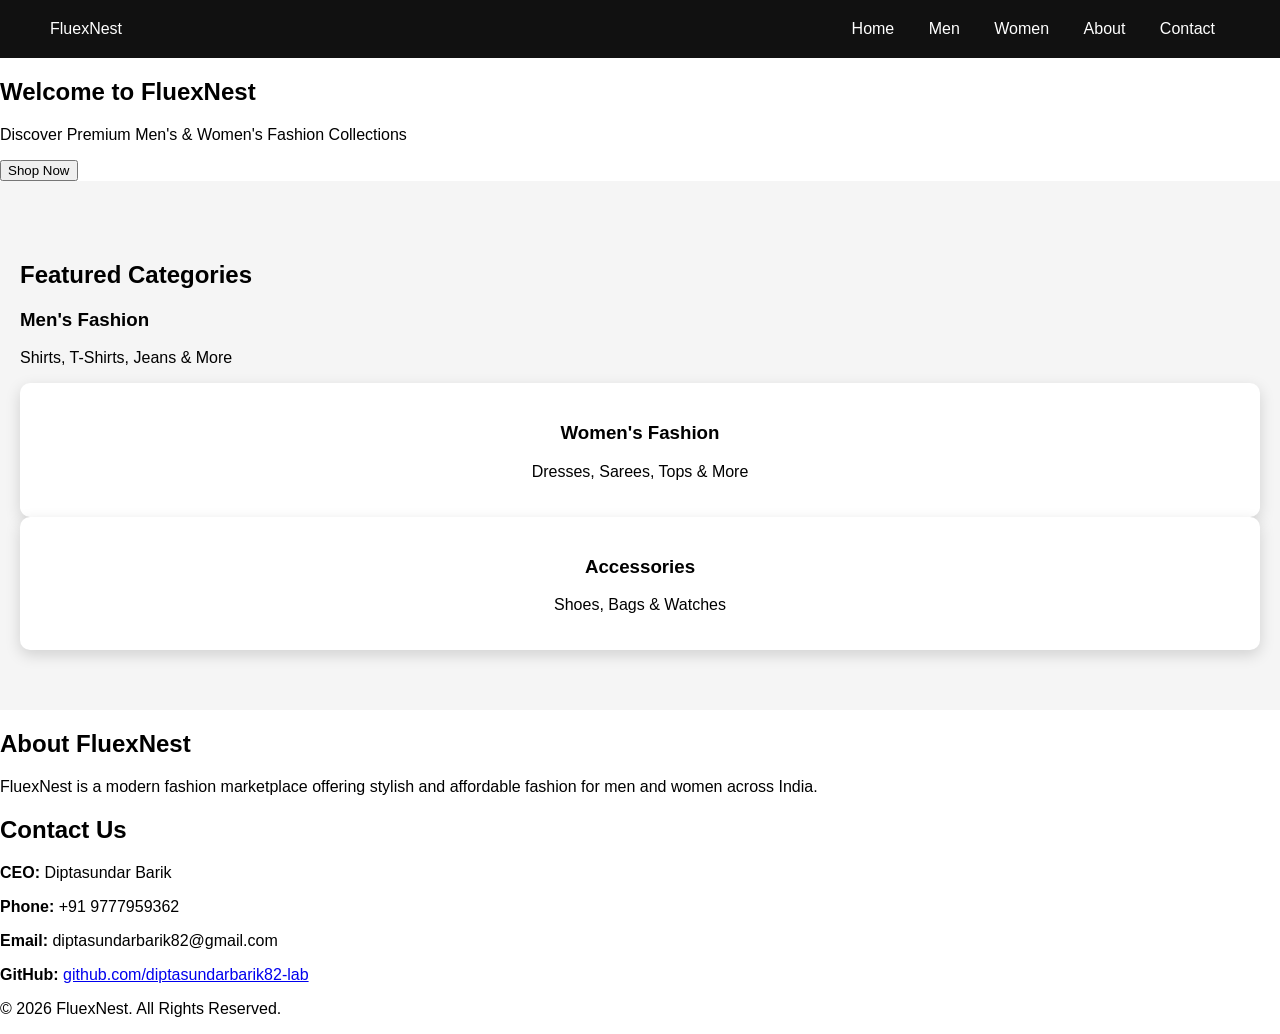
==== index.html @ c1fa65f6 "Update index.html" ====
<!DOCTYPE html>
<html lang="en">
<head>
    <meta charset="UTF-8">
    <meta name="viewport" content="width=device-width, initial-scale=1.0">
    <title>FluexNest | Premium Fashion</title>
    <link rel="stylesheet" href="style.css">
</head>
<body>

<header>
    <div class="logo">FluexNest</div>

    <nav>
        <a href="#">Home</a>
        <a href="#">Men</a>
        <a href="#">Women</a>
        <a href="#">About</a>
        <a href="#">Contact</a>
    </nav>
</header>

<section class="hero">
    <h1>Welcome to FluexNest</h1>
    <p>Discover Premium Men's & Women's Fashion Collections</p>
    <button id="shopBtn">Shop Now</button>
</section>

<section class="products">
    <h2>Featured Categories</h2>

    <div class="product-grid>
        
        <div class="card">
            <h3>Men's Fashion</h3>
            <p>Shirts, T-Shirts, Jeans & More</p>
        </div>

        <div class="card">
            <h3>Women's Fashion</h3>
            <p>Dresses, Sarees, Tops & More</p>
        </div>

        <div class="card">
            <h3>Accessories</h3>
            <p>Shoes, Bags & Watches</p>
        </div>

    </div>
</section>

<section class="about">
    <h2>About FluexNest</h2>
    <p>
        FluexNest is a modern fashion marketplace offering stylish and affordable
        fashion for men and women across India.
    </p>
</section>

<section class="contact">
    <h2>Contact Us</h2>

    <p><strong>CEO:</strong> Diptasundar Barik</p>
    <p><strong>Phone:</strong> +91 9777959362</p>
    <p><strong>Email:</strong> diptasundarbarik82@gmail.com</p>

    <p>
        <strong>GitHub:</strong>
        <a href="https://github.com/diptasundarbarik82-lab" target="_blank">
            github.com/diptasundarbarik82-lab
        </a>
    </p>
</section>

<footer>
    <p>© 2026 FluexNest. All Rights Reserved.</p>
</footer>

<script src="script.js"></script>

</body>
</html>
---- style.css ----
body{
    margin:0;
    font-family:Arial, sans-serif;
}

header{
    display:flex;
    justify-content:space-between;
    align-items:center;
    padding:20px 50px;
    background:#111;
    color:white;
}

nav a{
    color:white;
    text-decoration:none;
    margin:0 15px;
}

.products{
    padding:60px 20px;
    background:#f5f5f5;
}

.product-grid{
    display:grid;
    grid-template-columns:repeat(auto-fit,minmax(250px,1fr));
    gap:20px;
}

.card{
    background:white;
    padding:20px;
    border-radius:10px;
    text-align:center;
    box-shadow:0 5px 15px rgba(0,0,0,.15);
}

.card img{
    width:100%;
    border-radius:10px;
}
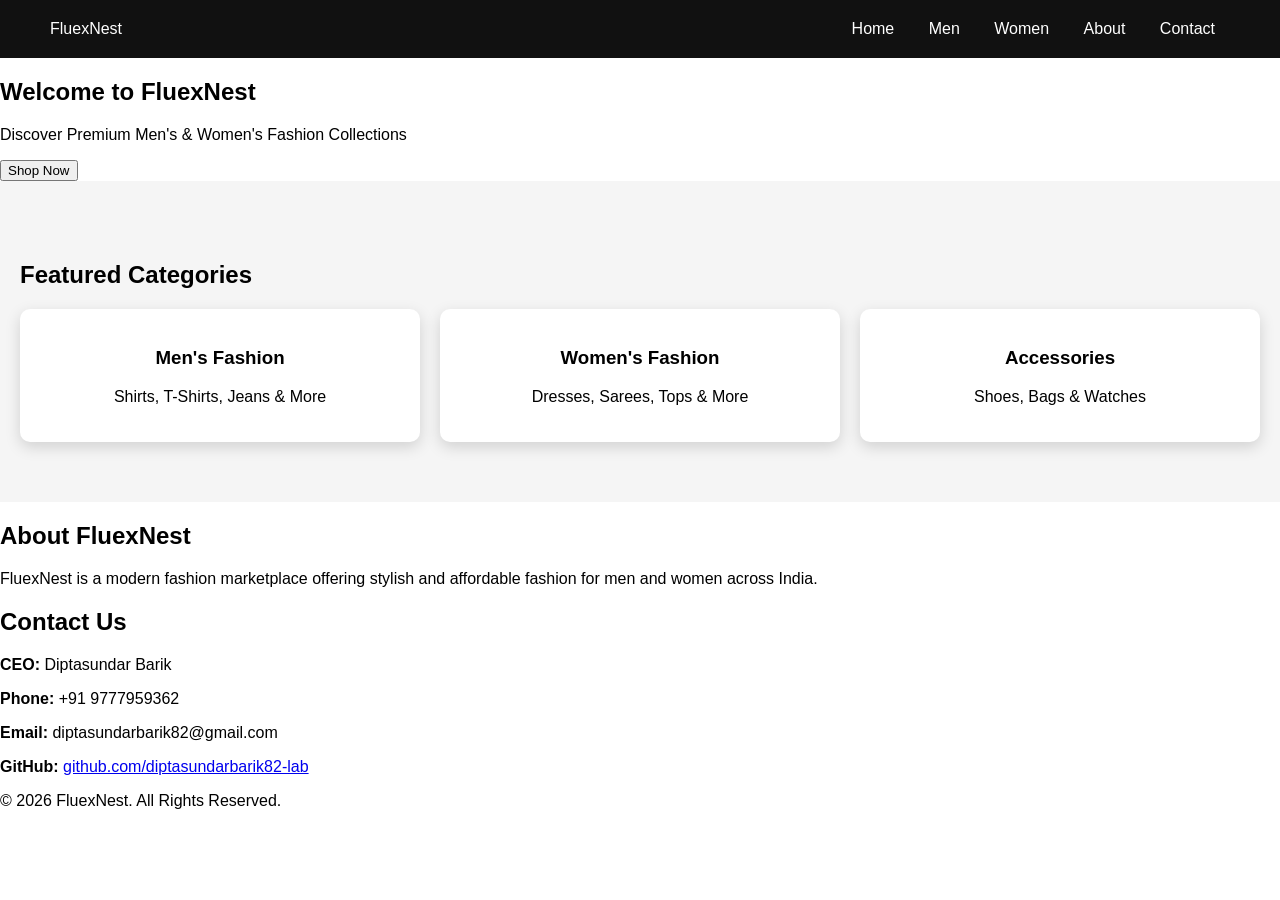
==== commit 2a68de48: "Update index.html" ====
--- a/index.html
+++ b/index.html
@@ -29,8 +29,8 @@
 <section class="products">
     <h2>Featured Categories</h2>
 
-    <div class="product-grid>
-        
+    <div class="product-grid">
+
         <div class="card">
             <h3>Men's Fashion</h3>
             <p>Shirts, T-Shirts, Jeans & More</p>
@@ -52,8 +52,7 @@
 <section class="about">
     <h2>About FluexNest</h2>
     <p>
-        FluexNest is a modern fashion marketplace offering stylish and affordable
-        fashion for men and women across India.
+        FluexNest is a modern fashion marketplace offering stylish and affordable fashion for men and women across India.
     </p>
 </section>
 
@@ -73,7 +72,7 @@
 </section>
 
 <footer>
-    <p>© 2026 FluexNest. All Rights Reserved.</p>
+    <p>&copy; 2026 FluexNest. All Rights Reserved.</p>
 </footer>
 
 <script src="script.js"></script>
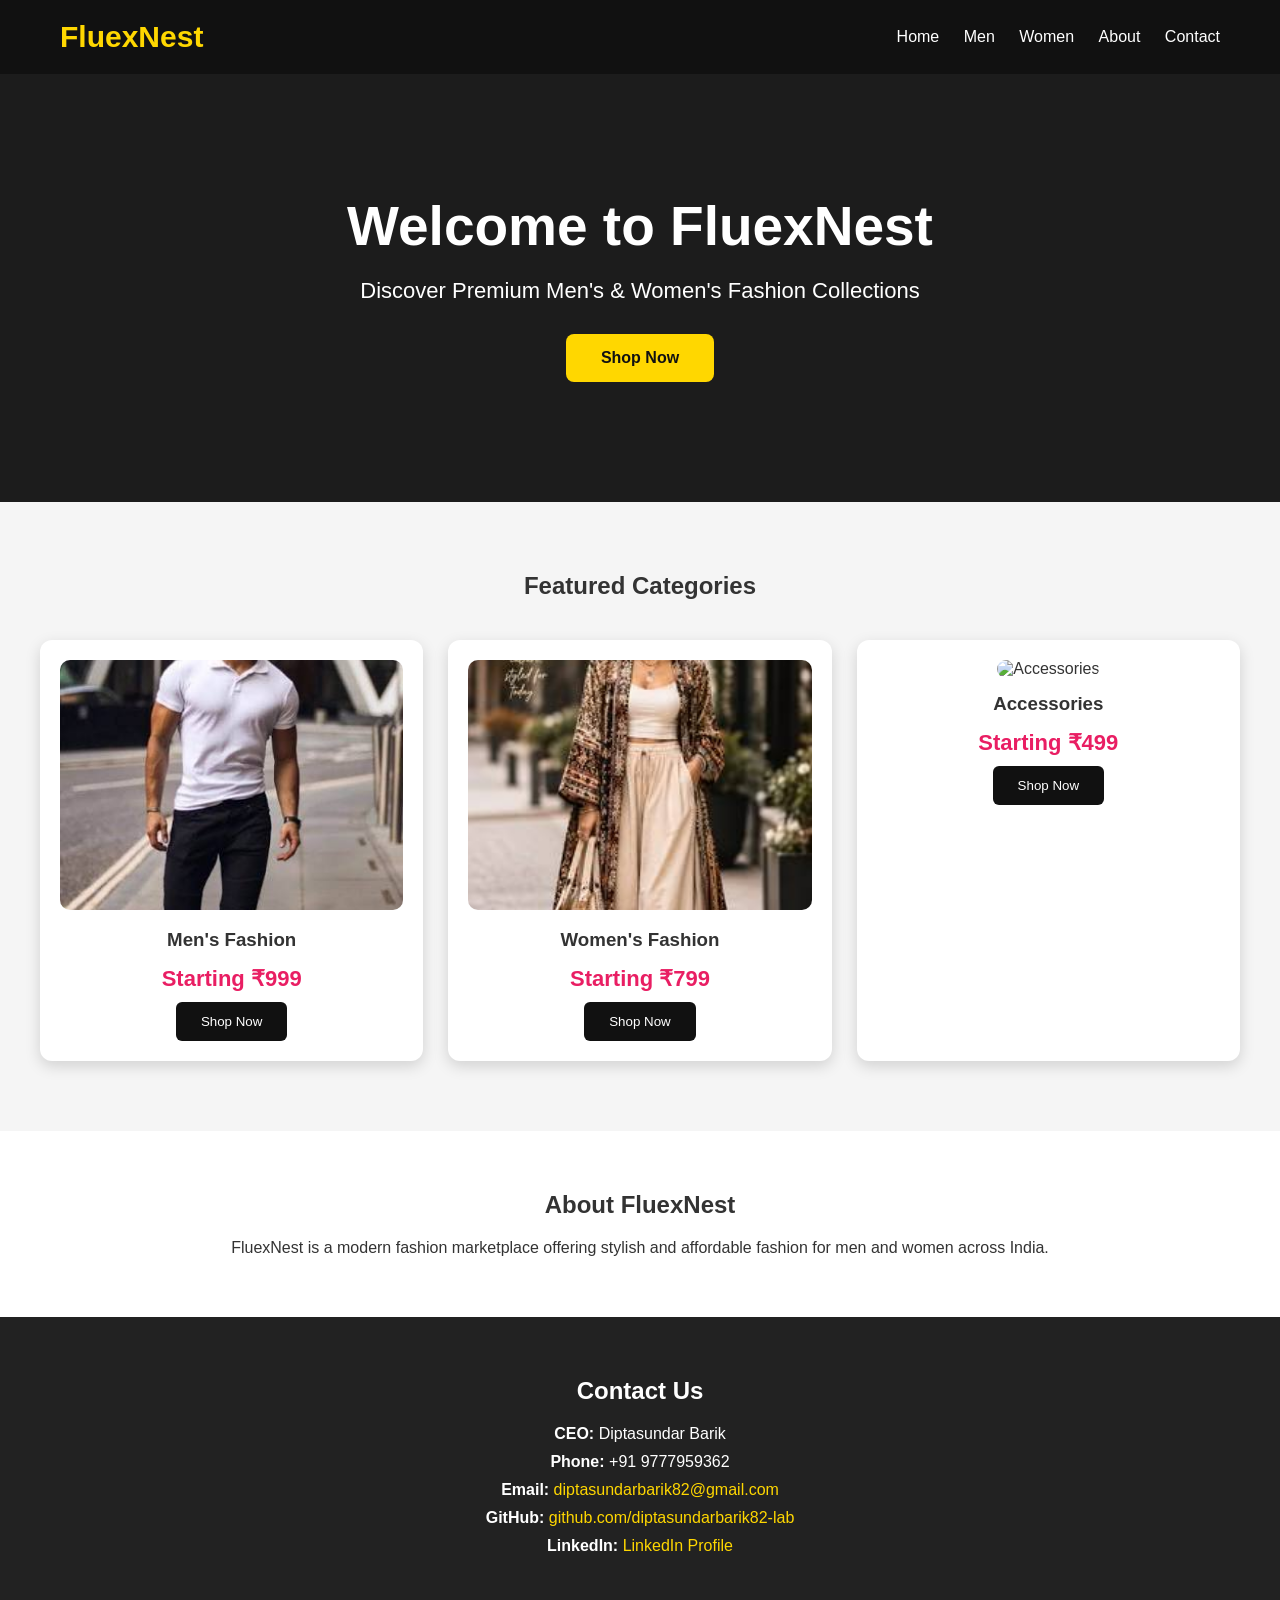
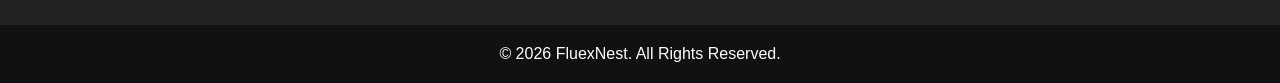
==== commit 664fb102: "Update index.html" ====
--- a/index.html
+++ b/index.html
@@ -1,78 +1,106 @@
 <!DOCTYPE html>
 <html lang="en">
 <head>
-    <meta charset="UTF-8">
-    <meta name="viewport" content="width=device-width, initial-scale=1.0">
-    <title>FluexNest | Premium Fashion</title>
-    <link rel="stylesheet" href="style.css">
+<meta charset="UTF-8">
+<meta name="viewport" content="width=device-width, initial-scale=1.0">
+<title>FluexNest | Premium Fashion</title>
+<link rel="stylesheet" href="style.css">
 </head>
+
 <body>
 
 <header>
-    <div class="logo">FluexNest</div>
+<div class="logo">FluexNest</div>
 
-    <nav>
-        <a href="#">Home</a>
-        <a href="#">Men</a>
-        <a href="#">Women</a>
-        <a href="#">About</a>
-        <a href="#">Contact</a>
-    </nav>
+<nav>
+<a href="#">Home</a>
+<a href="#products">Men</a>
+<a href="#products">Women</a>
+<a href="#about">About</a>
+<a href="#contact">Contact</a>
+</nav>
 </header>
 
 <section class="hero">
-    <h1>Welcome to FluexNest</h1>
-    <p>Discover Premium Men's & Women's Fashion Collections</p>
-    <button id="shopBtn">Shop Now</button>
+<h1>Welcome to FluexNest</h1>
+<p>Discover Premium Men's & Women's Fashion Collections</p>
+<a href="#products" class="btn">Shop Now</a>
 </section>
 
-<section class="products">
-    <h2>Featured Categories</h2>
+<section class="products" id="products">
+<h2>Featured Categories</h2>
 
-    <div class="product-grid">
+<div class="product-grid">
 
-        <div class="card">
-            <h3>Men's Fashion</h3>
-            <p>Shirts, T-Shirts, Jeans & More</p>
-        </div>
+<div class="product-card">
+<img src="images/men.jpg" alt="Men Fashion">
+<h3>Men's Fashion</h3>
+<p class="price">Starting ₹999</p>
+<button class="buy-btn">Shop Now</button>
+</div>
 
-        <div class="card">
-            <h3>Women's Fashion</h3>
-            <p>Dresses, Sarees, Tops & More</p>
-        </div>
+<div class="product-card">
+<img src="images/women.jpg" alt="Women Fashion">
+<h3>Women's Fashion</h3>
+<p class="price">Starting ₹799</p>
+<button class="buy-btn">Shop Now</button>
+</div>
 
-        <div class="card">
-            <h3>Accessories</h3>
-            <p>Shoes, Bags & Watches</p>
-        </div>
+<div class="product-card">
+<img src="images/accessories.jpg" alt="Accessories">
+<h3>Accessories</h3>
+<p class="price">Starting ₹499</p>
+<button class="buy-btn">Shop Now</button>
+</div>
 
-    </div>
+</div>
+
 </section>
 
-<section class="about">
-    <h2>About FluexNest</h2>
-    <p>
-        FluexNest is a modern fashion marketplace offering stylish and affordable fashion for men and women across India.
-    </p>
+<section class="about" id="about">
+<h2>About FluexNest</h2>
+
+<p>
+FluexNest is a modern fashion marketplace offering stylish
+and affordable fashion for men and women across India.
+</p>
+
 </section>
 
-<section class="contact">
-    <h2>Contact Us</h2>
+<section class="contact" id="contact">
 
-    <p><strong>CEO:</strong> Diptasundar Barik</p>
-    <p><strong>Phone:</strong> +91 9777959362</p>
-    <p><strong>Email:</strong> diptasundarbarik82@gmail.com</p>
+<h2>Contact Us</h2>
 
-    <p>
-        <strong>GitHub:</strong>
-        <a href="https://github.com/diptasundarbarik82-lab" target="_blank">
-            github.com/diptasundarbarik82-lab
-        </a>
-    </p>
+<p><strong>CEO:</strong> Diptasundar Barik</p>
+
+<p><strong>Phone:</strong> +91 9777959362</p>
+
+<p><strong>Email:</strong>
+<a href="mailto:diptasundarbarik82@gmail.com">
+diptasundarbarik82@gmail.com
+</a>
+</p>
+
+<p>
+<strong>GitHub:</strong>
+<a href="https://github.com/diptasundarbarik82-lab" target="_blank">
+github.com/diptasundarbarik82-lab
+</a>
+</p>
+
+<p>
+<strong>LinkedIn:</strong>
+<a href="https://www.linkedin.com/in/" target="_blank">
+LinkedIn Profile
+</a>
+</p>
+
 </section>
 
 <footer>
-    <p>&copy; 2026 FluexNest. All Rights Reserved.</p>
+
+<p>© 2026 FluexNest. All Rights Reserved.</p>
+
 </footer>
 
 <script src="script.js"></script>
--- a/style.css
+++ b/style.css
@@ -1,43 +1,199 @@
-body{
+*{
     margin:0;
+    padding:0;
+    box-sizing:border-box;
     font-family:Arial, sans-serif;
 }
 
+body{
+    background:#f5f5f5;
+    color:#333;
+}
+
+/* Header */
 header{
+    background:#111;
+    color:#fff;
     display:flex;
     justify-content:space-between;
     align-items:center;
-    padding:20px 50px;
-    background:#111;
-    color:white;
+    padding:20px 60px;
+    position:sticky;
+    top:0;
+}
+
+.logo{
+    font-size:30px;
+    font-weight:bold;
+    color:gold;
 }
 
 nav a{
     color:white;
     text-decoration:none;
-    margin:0 15px;
+    margin-left:20px;
+    transition:.3s;
 }
 
+nav a:hover{
+    color:gold;
+}
+
+/* Hero */
+.hero{
+    background:#1c1c1c;
+    color:white;
+    text-align:center;
+    padding:120px 20px;
+}
+
+.hero h1{
+    font-size:55px;
+    margin-bottom:20px;
+}
+
+.hero p{
+    font-size:22px;
+    margin-bottom:30px;
+}
+
+.btn{
+    display:inline-block;
+    background:gold;
+    color:#111;
+    text-decoration:none;
+    padding:15px 35px;
+    border-radius:8px;
+    font-weight:bold;
+    transition:.3s;
+}
+
+.btn:hover{
+    background:#ffcc00;
+}
+
+/* Products */
 .products{
-    padding:60px 20px;
-    background:#f5f5f5;
+    padding:70px 40px;
+    text-align:center;
+}
+
+.products h2{
+    margin-bottom:40px;
 }
 
 .product-grid{
     display:grid;
     grid-template-columns:repeat(auto-fit,minmax(250px,1fr));
-    gap:20px;
+    gap:25px;
 }
 
-.card{
+.product-card{
     background:white;
+    border-radius:12px;
     padding:20px;
-    border-radius:10px;
-    text-align:center;
     box-shadow:0 5px 15px rgba(0,0,0,.15);
+    transition:.3s;
 }
 
-.card img{
+.product-card:hover{
+    transform:translateY(-8px);
+}
+
+.product-card img{
     width:100%;
+    height:250px;
+    object-fit:cover;
     border-radius:10px;
 }
+
+.product-card h3{
+    margin:15px 0;
+}
+
+.price{
+    color:#e91e63;
+    font-size:22px;
+    font-weight:bold;
+    margin-bottom:10px;
+}
+
+.buy-btn{
+    background:#111;
+    color:white;
+    border:none;
+    padding:12px 25px;
+    border-radius:6px;
+    cursor:pointer;
+}
+
+.buy-btn:hover{
+    background:gold;
+    color:black;
+}
+
+/* About */
+.about{
+    background:white;
+    padding:60px 30px;
+    text-align:center;
+}
+
+.about h2{
+    margin-bottom:20px;
+}
+
+/* Contact */
+.contact{
+    background:#222;
+    color:white;
+    padding:60px 30px;
+    text-align:center;
+}
+
+.contact h2{
+    margin-bottom:20px;
+}
+
+.contact p{
+    margin:10px 0;
+}
+
+.contact a{
+    color:gold;
+    text-decoration:none;
+}
+
+/* Footer */
+footer{
+    background:#111;
+    color:white;
+    text-align:center;
+    padding:20px;
+}
+
+/* Mobile */
+@media(max-width:768px){
+
+header{
+    flex-direction:column;
+}
+
+nav{
+    margin-top:15px;
+}
+
+nav a{
+    display:block;
+    margin:10px 0;
+}
+
+.hero h1{
+    font-size:35px;
+}
+
+.hero p{
+    font-size:18px;
+}
+
+}
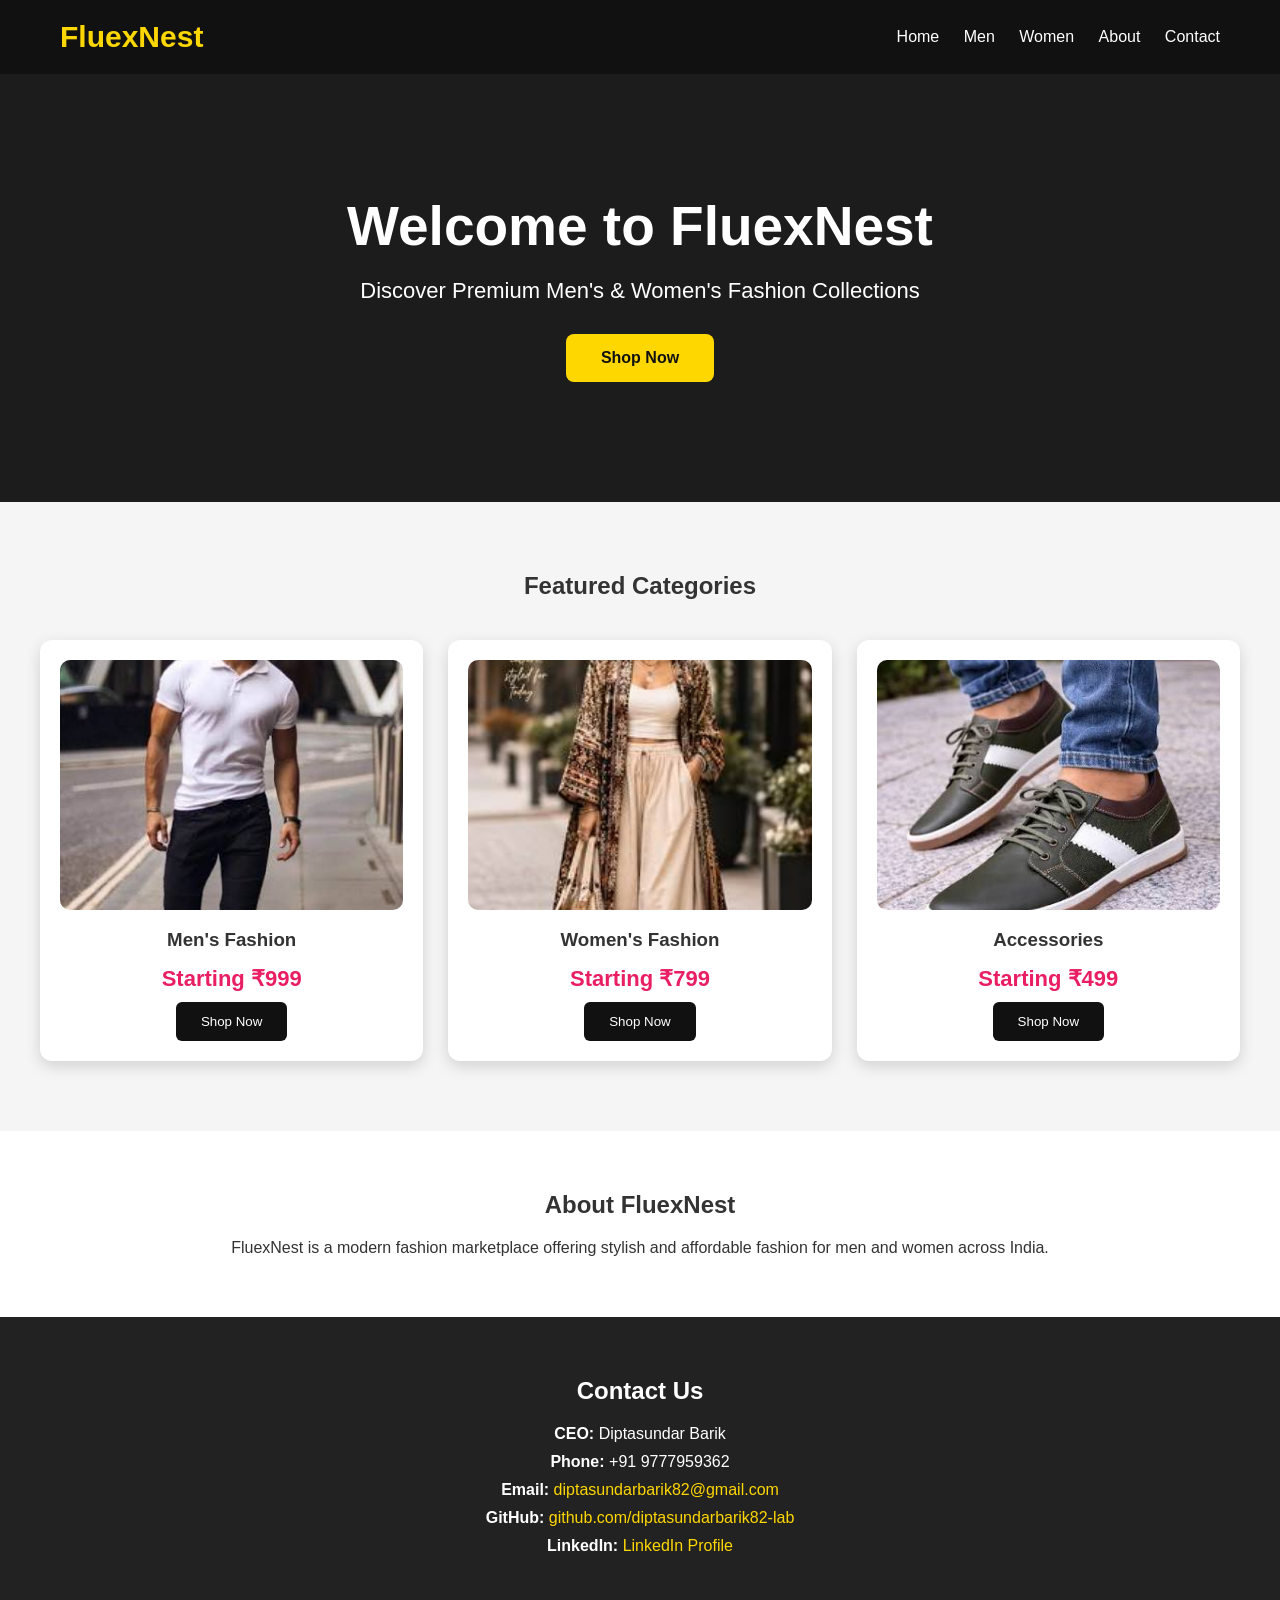
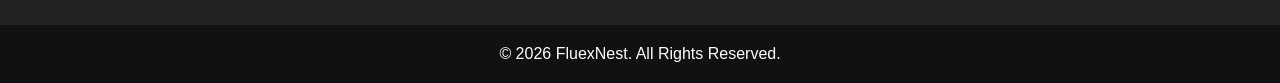
==== commit 88f2dc3d: "Update index.html" ====
--- a/index.html
+++ b/index.html
@@ -47,7 +47,7 @@
 </div>
 
 <div class="product-card">
-<img src="images/accessories.jpg" alt="Accessories">
+<img src="images/shoes.jpg" alt="Accessories">
 <h3>Accessories</h3>
 <p class="price">Starting ₹499</p>
 <button class="buy-btn">Shop Now</button>
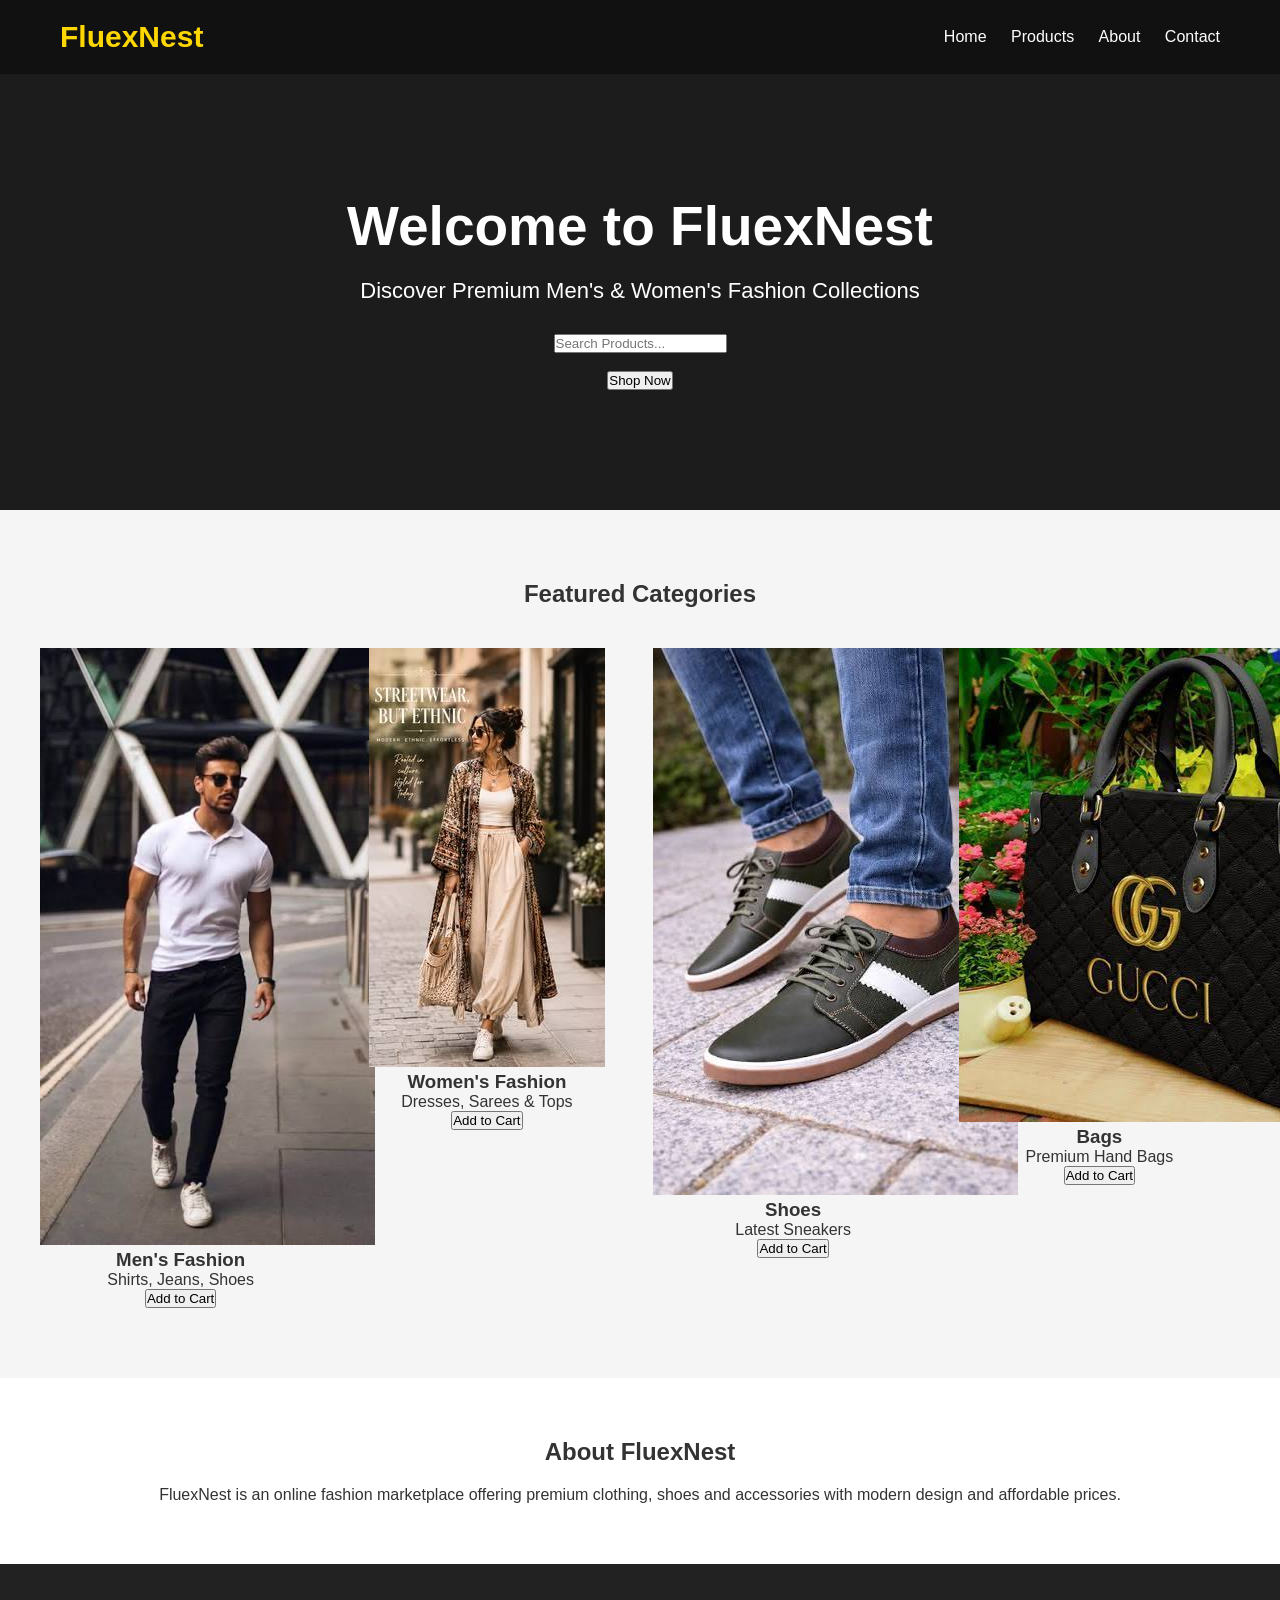
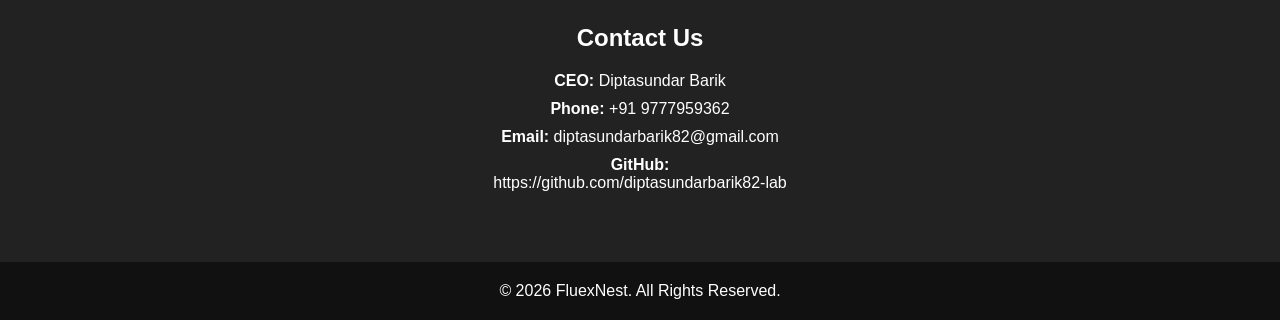
==== commit 8f6a873c: "Update index.html" ====
--- a/index.html
+++ b/index.html
@@ -1,73 +1,87 @@
 <!DOCTYPE html>
 <html lang="en">
 <head>
-<meta charset="UTF-8">
-<meta name="viewport" content="width=device-width, initial-scale=1.0">
-<title>FluexNest | Premium Fashion</title>
-<link rel="stylesheet" href="style.css">
+    <meta charset="UTF-8">
+    <meta name="viewport" content="width=device-width, initial-scale=1.0">
+    <title>FluexNest | Premium Fashion</title>
+    <link rel="stylesheet" href="style.css">
 </head>
-
 <body>
 
 <header>
-<div class="logo">FluexNest</div>
+    <div class="logo">FluexNest</div>
 
-<nav>
-<a href="#">Home</a>
-<a href="#products">Men</a>
-<a href="#products">Women</a>
-<a href="#about">About</a>
-<a href="#contact">Contact</a>
-</nav>
+    <nav>
+        <a href="#">Home</a>
+        <a href="#products">Products</a>
+        <a href="#about">About</a>
+        <a href="#contact">Contact</a>
+    </nav>
 </header>
 
 <section class="hero">
-<h1>Welcome to FluexNest</h1>
-<p>Discover Premium Men's & Women's Fashion Collections</p>
-<a href="#products" class="btn">Shop Now</a>
+    <div class="hero-content">
+        <h1>Welcome to FluexNest</h1>
+        <p>Discover Premium Men's & Women's Fashion Collections</p>
+
+        <input type="text" id="searchBox" placeholder="Search Products...">
+
+        <br><br>
+
+        <button onclick="shopNow()">Shop Now</button>
+    </div>
 </section>
 
-<section class="products" id="products">
+<section id="products" class="products">
+
 <h2>Featured Categories</h2>
 
 <div class="product-grid">
 
-<div class="product-card">
-<img src="images/men.jpg" alt="Men Fashion">
+<div class="card">
+<img src="images/men.jpg" alt="Men">
 <h3>Men's Fashion</h3>
-<p class="price">Starting ₹999</p>
-<button class="buy-btn">Shop Now</button>
+<p>Shirts, Jeans, Shoes</p>
+<button>Add to Cart</button>
 </div>
 
-<div class="product-card">
-<img src="images/women.jpg" alt="Women Fashion">
+<div class="card">
+<img src="images/women.jpg" alt="Women">
 <h3>Women's Fashion</h3>
-<p class="price">Starting ₹799</p>
-<button class="buy-btn">Shop Now</button>
+<p>Dresses, Sarees & Tops</p>
+<button>Add to Cart</button>
 </div>
 
-<div class="product-card">
-<img src="images/shoes.jpg" alt="Accessories">
-<h3>Accessories</h3>
-<p class="price">Starting ₹499</p>
-<button class="buy-btn">Shop Now</button>
+<div class="card">
+<img src="images/shoes.jpg" alt="Shoes">
+<h3>Shoes</h3>
+<p>Latest Sneakers</p>
+<button>Add to Cart</button>
+</div>
+
+<div class="card">
+<img src="images/bag.jpg" alt="Bag">
+<h3>Bags</h3>
+<p>Premium Hand Bags</p>
+<button>Add to Cart</button>
 </div>
 
 </div>
 
 </section>
 
-<section class="about" id="about">
+<section id="about" class="about">
+
 <h2>About FluexNest</h2>
 
 <p>
-FluexNest is a modern fashion marketplace offering stylish
-and affordable fashion for men and women across India.
+FluexNest is an online fashion marketplace offering premium clothing,
+shoes and accessories with modern design and affordable prices.
 </p>
 
 </section>
 
-<section class="contact" id="contact">
+<section id="contact" class="contact">
 
 <h2>Contact Us</h2>
 
@@ -75,24 +89,10 @@
 
 <p><strong>Phone:</strong> +91 9777959362</p>
 
-<p><strong>Email:</strong>
-<a href="mailto:diptasundarbarik82@gmail.com">
-diptasundarbarik82@gmail.com
-</a>
-</p>
+<p><strong>Email:</strong> diptasundarbarik82@gmail.com</p>
 
-<p>
-<strong>GitHub:</strong>
-<a href="https://github.com/diptasundarbarik82-lab" target="_blank">
-github.com/diptasundarbarik82-lab
-</a>
-</p>
-
-<p>
-<strong>LinkedIn:</strong>
-<a href="https://www.linkedin.com/in/" target="_blank">
-LinkedIn Profile
-</a>
+<p><strong>GitHub:</strong><br>
+https://github.com/diptasundarbarik82-lab
 </p>
 
 </section>
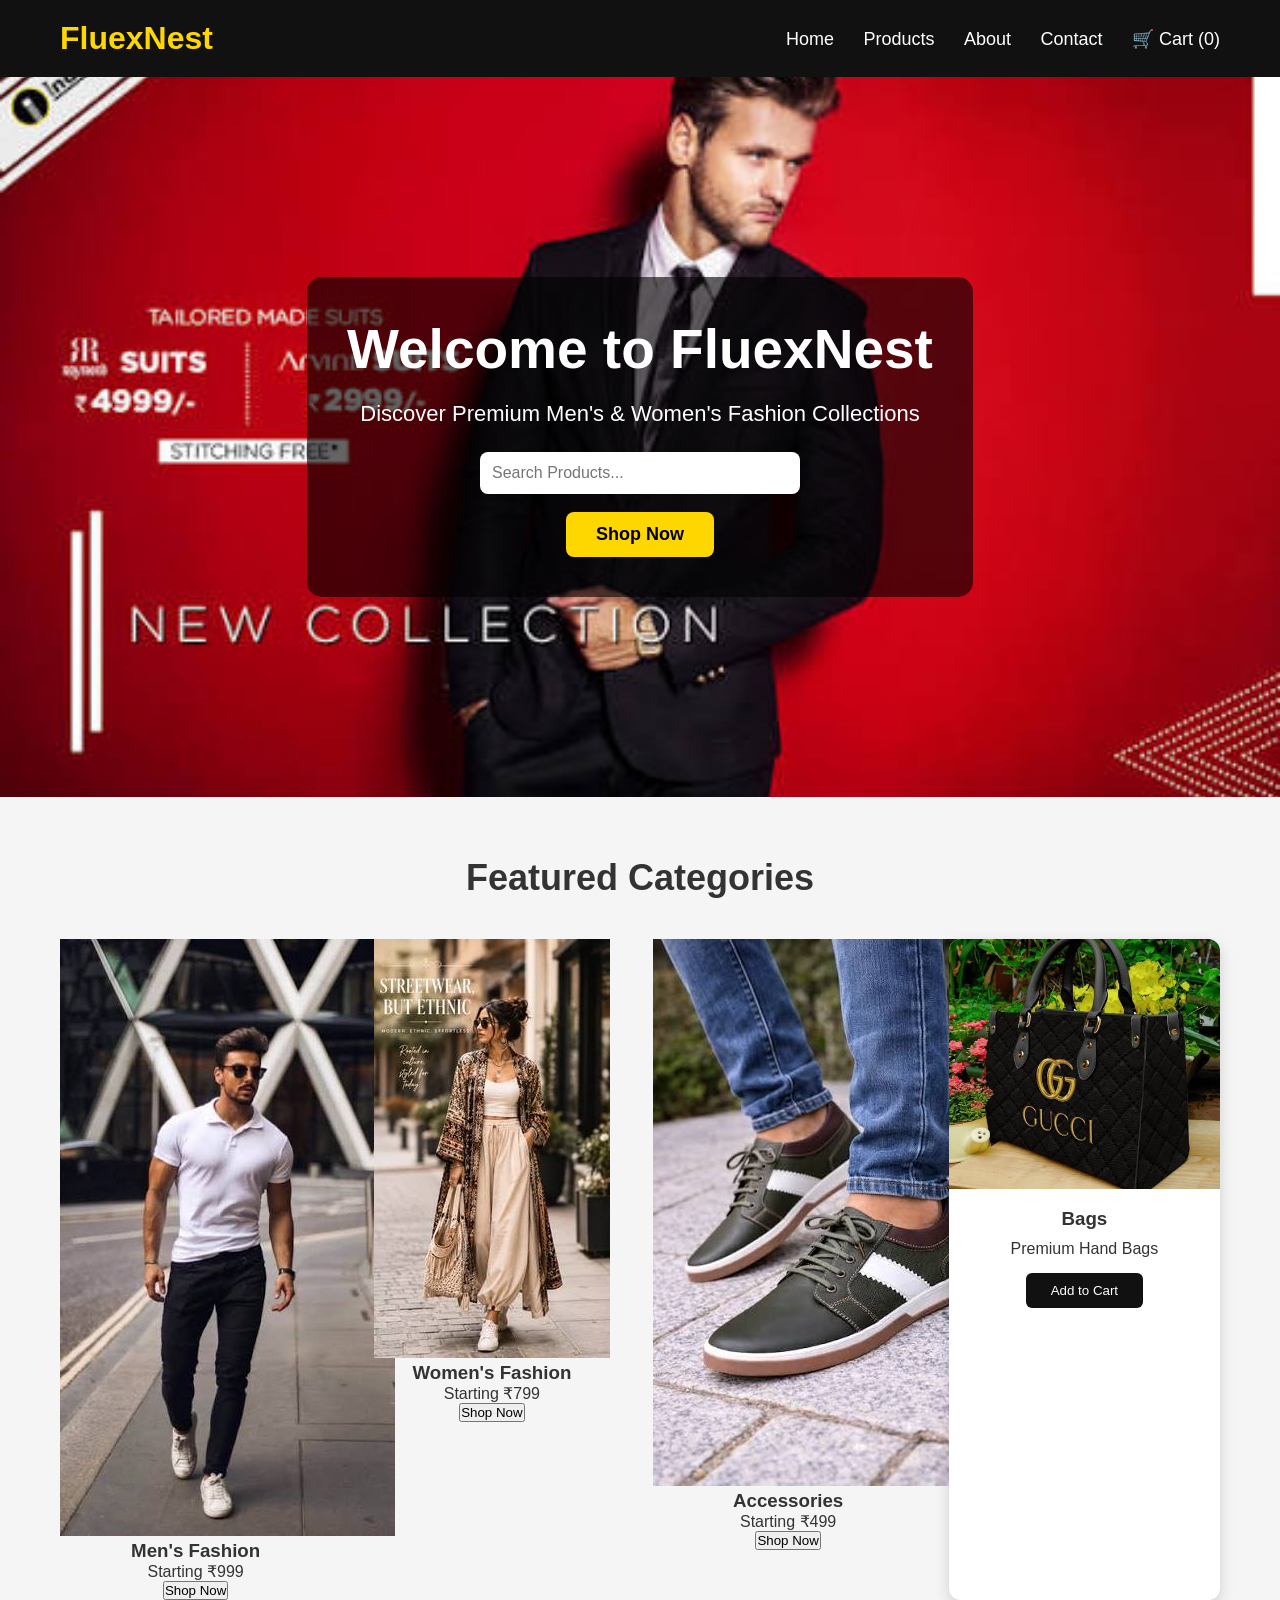
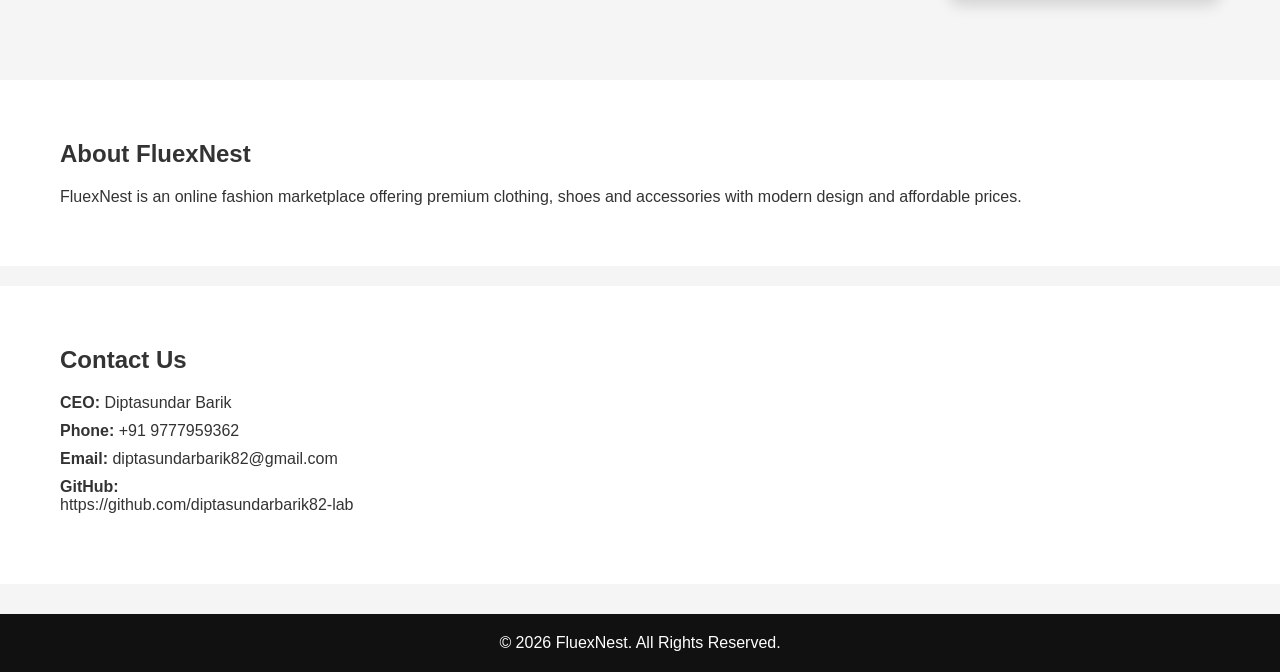
==== commit 2534456a: "Update index.html" ====
--- a/index.html
+++ b/index.html
@@ -11,12 +11,15 @@
 <header>
     <div class="logo">FluexNest</div>
 
-    <nav>
-        <a href="#">Home</a>
-        <a href="#products">Products</a>
-        <a href="#about">About</a>
-        <a href="#contact">Contact</a>
-    </nav>
+  
+  <nav>
+    <a href="#">Home</a>
+    <a href="#products">Products</a>
+    <a href="#about">About</a>
+    <a href="#contact">Contact</a>
+
+    <a href="#" id="cartBtn">🛒 Cart (<span id="cartCount">0</span>)</a>
+</nav>
 </header>
 
 <section class="hero">
@@ -38,25 +41,25 @@
 
 <div class="product-grid">
 
-<div class="card">
-<img src="images/men.jpg" alt="Men">
-<h3>Men's Fashion</h3>
-<p>Shirts, Jeans, Shoes</p>
-<button>Add to Cart</button>
+<div class="product-card">
+    <img src="images/men.jpg" alt="Men's Fashion">
+    <h3>Men's Fashion</h3>
+    <p class="price">Starting ₹999</p>
+    <button onclick="buyProduct('Men Fashion')">Shop Now</button>
 </div>
 
-<div class="card">
-<img src="images/women.jpg" alt="Women">
-<h3>Women's Fashion</h3>
-<p>Dresses, Sarees & Tops</p>
-<button>Add to Cart</button>
+<div class="product-card">
+    <img src="images/women.jpg" alt="Women's Fashion">
+    <h3>Women's Fashion</h3>
+    <p class="price">Starting ₹799</p>
+    <button onclick="buyProduct('Women Fashion')">Shop Now</button>
 </div>
 
-<div class="card">
-<img src="images/shoes.jpg" alt="Shoes">
-<h3>Shoes</h3>
-<p>Latest Sneakers</p>
-<button>Add to Cart</button>
+<div class="product-card">
+    <img src="images/shoes.jpg" alt="Accessories">
+    <h3>Accessories</h3>
+    <p class="price">Starting ₹499</p>
+    <button onclick="buyProduct('Accessories')">Shop Now</button>
 </div>
 
 <div class="card">
--- a/style.css
+++ b/style.css
@@ -10,10 +10,9 @@
     color:#333;
 }
 
-/* Header */
 header{
     background:#111;
-    color:#fff;
+    color:white;
     display:flex;
     justify-content:space-between;
     align-items:center;
@@ -23,7 +22,7 @@
 }
 
 .logo{
-    font-size:30px;
+    font-size:32px;
     font-weight:bold;
     color:gold;
 }
@@ -31,20 +30,29 @@
 nav a{
     color:white;
     text-decoration:none;
-    margin-left:20px;
-    transition:.3s;
+    margin-left:25px;
+    font-size:18px;
+    transition:0.3s;
 }
 
 nav a:hover{
     color:gold;
 }
 
-/* Hero */
 .hero{
-    background:#1c1c1c;
+    background:url("images/hero.jpg") center/cover no-repeat;
+    height:80vh;
+    display:flex;
+    justify-content:center;
+    align-items:center;
+    text-align:center;
     color:white;
-    text-align:center;
-    padding:120px 20px;
+}
+
+.hero-content{
+    background:rgba(0,0,0,.6);
+    padding:40px;
+    border-radius:15px;
 }
 
 .hero h1{
@@ -54,32 +62,39 @@
 
 .hero p{
     font-size:22px;
-    margin-bottom:30px;
+    margin-bottom:25px;
 }
 
-.btn{
-    display:inline-block;
-    background:gold;
-    color:#111;
-    text-decoration:none;
-    padding:15px 35px;
+#searchBox{
+    width:320px;
+    padding:12px;
+    border:none;
     border-radius:8px;
-    font-weight:bold;
-    transition:.3s;
+    font-size:16px;
 }
 
-.btn:hover{
-    background:#ffcc00;
+.hero button{
+    padding:12px 30px;
+    background:gold;
+    border:none;
+    border-radius:8px;
+    font-size:18px;
+    cursor:pointer;
+    font-weight:bold;
 }
 
-/* Products */
+.hero button:hover{
+    background:orange;
+}
+
 .products{
-    padding:70px 40px;
+    padding:60px;
     text-align:center;
 }
 
 .products h2{
     margin-bottom:40px;
+    font-size:36px;
 }
 
 .product-grid{
@@ -88,69 +103,55 @@
     gap:25px;
 }
 
-.product-card{
+.card{
     background:white;
     border-radius:12px;
-    padding:20px;
+    overflow:hidden;
     box-shadow:0 5px 15px rgba(0,0,0,.15);
     transition:.3s;
 }
 
-.product-card:hover{
+.card:hover{
     transform:translateY(-8px);
 }
 
-.product-card img{
+.card img{
     width:100%;
     height:250px;
     object-fit:cover;
-    border-radius:10px;
 }
 
-.product-card h3{
-    margin:15px 0;
+.card h3{
+    margin:15px 0 10px;
 }
 
-.price{
-    color:#e91e63;
-    font-size:22px;
-    font-weight:bold;
-    margin-bottom:10px;
+.card p{
+    margin-bottom:15px;
 }
 
-.buy-btn{
+.card button{
+    margin-bottom:20px;
+    padding:10px 25px;
     background:#111;
     color:white;
     border:none;
-    padding:12px 25px;
     border-radius:6px;
     cursor:pointer;
 }
 
-.buy-btn:hover{
+.card button:hover{
     background:gold;
     color:black;
 }
 
-/* About */
-.about{
+.about,
+.contact{
+    padding:60px;
     background:white;
-    padding:60px 30px;
-    text-align:center;
+    margin-top:20px;
 }
 
-.about h2{
-    margin-bottom:20px;
-}
-
-/* Contact */
-.contact{
-    background:#222;
-    color:white;
-    padding:60px 30px;
-    text-align:center;
-}
-
+.about h2,
 .contact h2{
     margin-bottom:20px;
 }
@@ -159,41 +160,39 @@
     margin:10px 0;
 }
 
-.contact a{
-    color:gold;
-    text-decoration:none;
-}
-
-/* Footer */
 footer{
     background:#111;
     color:white;
     text-align:center;
     padding:20px;
+    margin-top:30px;
 }
 
-/* Mobile */
 @media(max-width:768px){
+    header{
+        flex-direction:column;
+    }
 
-header{
-    flex-direction:column;
+    nav{
+        margin-top:15px;
+    }
+
+    nav a{
+        display:block;
+        margin:10px 0;
+    }
+
+    .hero h1{
+        font-size:36px;
+    }
+
+    #searchBox{
+        width:90%;
+    }
+
+    .products,
+    .about,
+    .contact{
+        padding:30px;
+    }
 }
-
-nav{
-    margin-top:15px;
-}
-
-nav a{
-    display:block;
-    margin:10px 0;
-}
-
-.hero h1{
-    font-size:35px;
-}
-
-.hero p{
-    font-size:18px;
-}
-
-}
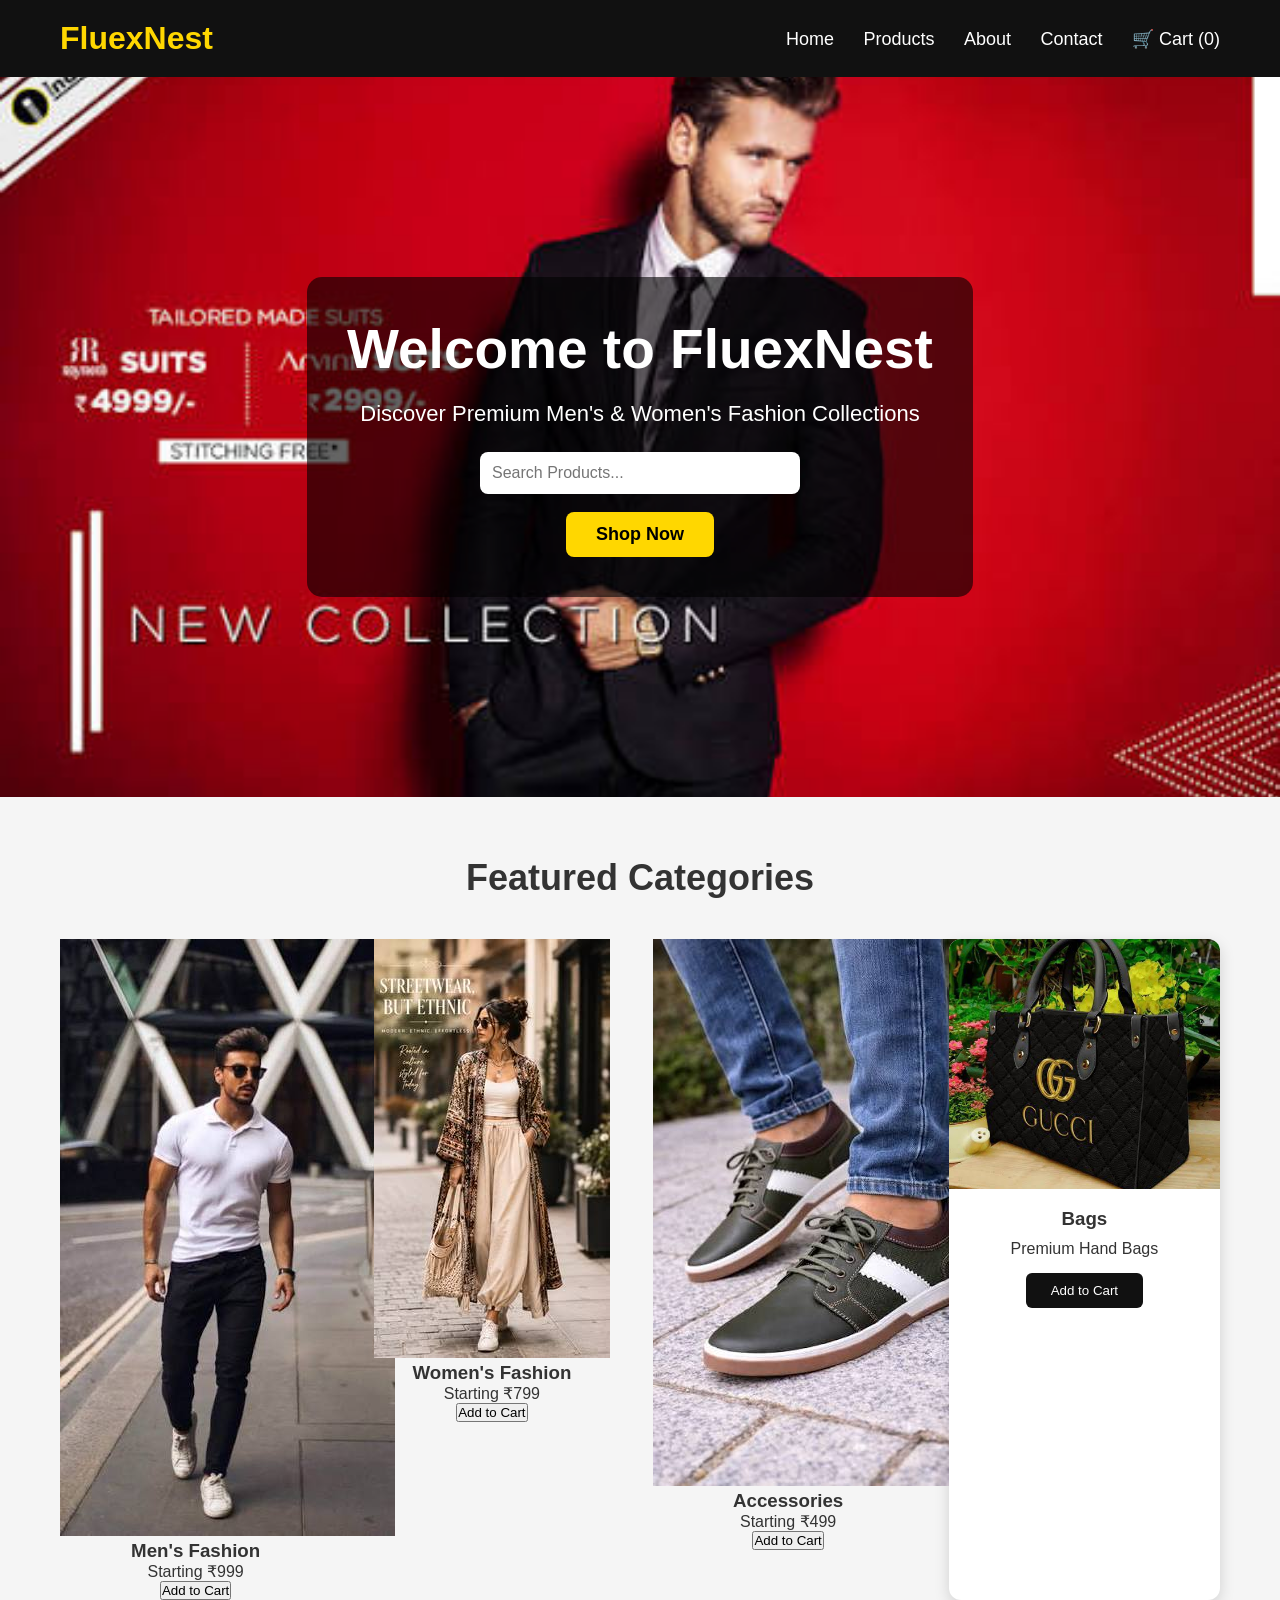
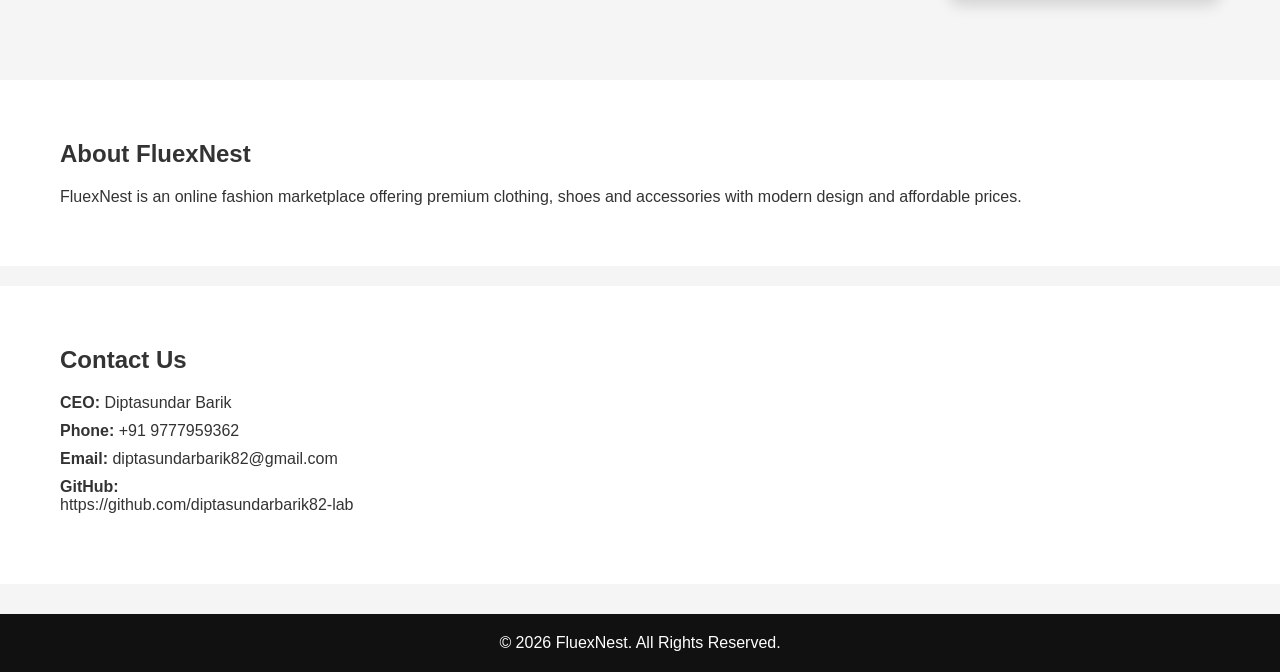
==== commit 66c43f52: "Update index.html" ====
--- a/index.html
+++ b/index.html
@@ -45,28 +45,28 @@
     <img src="images/men.jpg" alt="Men's Fashion">
     <h3>Men's Fashion</h3>
     <p class="price">Starting ₹999</p>
-    <button onclick="buyProduct('Men Fashion')">Shop Now</button>
+    <button class="add-cart">Add to Cart</button>
 </div>
 
 <div class="product-card">
     <img src="images/women.jpg" alt="Women's Fashion">
     <h3>Women's Fashion</h3>
     <p class="price">Starting ₹799</p>
-    <button onclick="buyProduct('Women Fashion')">Shop Now</button>
+ <button class="add-cart">Add to Cart</button>
 </div>
 
 <div class="product-card">
     <img src="images/shoes.jpg" alt="Accessories">
     <h3>Accessories</h3>
     <p class="price">Starting ₹499</p>
-    <button onclick="buyProduct('Accessories')">Shop Now</button>
+   <button class="add-cart">Add to Cart</button>
 </div>
 
 <div class="card">
 <img src="images/bag.jpg" alt="Bag">
 <h3>Bags</h3>
 <p>Premium Hand Bags</p>
-<button>Add to Cart</button>
+<button class="add-cart">Add to Cart</button>
 </div>
 
 </div>
--- a/style.css
+++ b/style.css
@@ -194,5 +194,48 @@
     .about,
     .contact{
         padding:30px;
-    }
-}
+        .product-card{
+    background: white;
+    border-radius: 12px;
+    overflow: hidden;
+    text-align: center;
+    box-shadow: 0 4px 10px rgba(0,0,0,0.1);
+    padding-bottom: 20px;
+}
+
+.product-card img{
+    width: 100%;
+    height: 220px;
+    object-fit: cover;
+}
+
+.product-card h3{
+    margin: 15px 0 8px;
+    font-size: 24px;
+}
+
+.product-card p{
+    color: #c2185b;
+    font-size: 22px;
+    font-weight: bold;
+    margin-bottom: 15px;
+}
+
+.product-card button{
+    background: #ff9800;
+    color: white;
+    border: none;
+    padding: 12px 30px;
+    border-radius: 8px;
+    cursor: pointer;
+    font-size: 16px;
+    font-weight: bold;
+    transition: 0.3s;
+}
+
+.product-card button:hover{
+    background: #e68900;
+    transform: scale(1.05);
+}
+    }
+}
